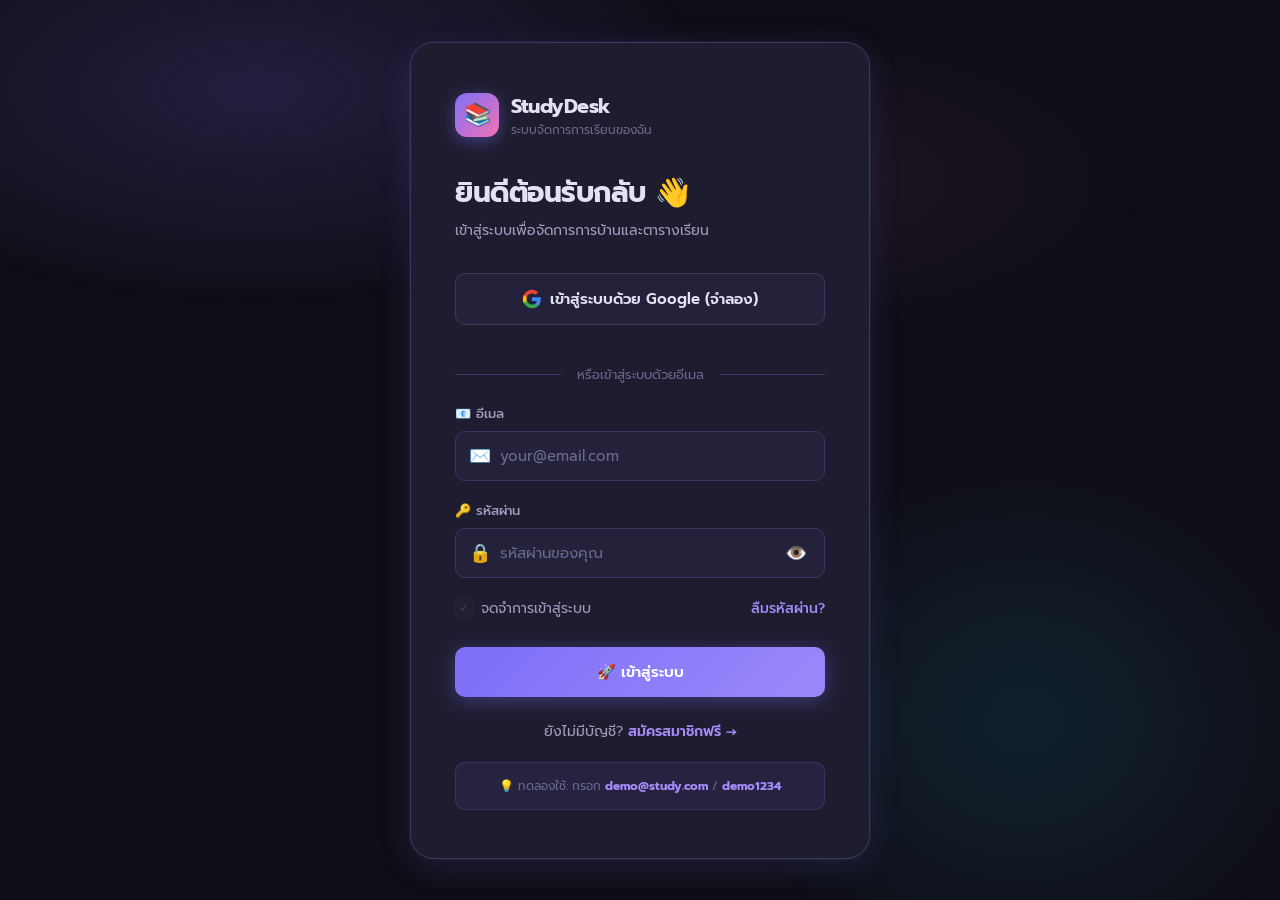
==== login.html @ f7109aa8 "Add files via upload" ====
<!DOCTYPE html>
<html lang="th">
<head>
  <meta charset="UTF-8">
  <meta name="viewport" content="width=device-width, initial-scale=1.0">
  <title>เข้าสู่ระบบ — StudyDesk</title>
  <link rel="stylesheet" href="style.css">
</head>
<body>
<div class="bg-mesh"></div>

<div class="auth-page">
  <div class="auth-card">
    <!-- Logo -->
    <div class="logo">
      <div class="logo-icon">📚</div>
      <div>
        <div class="logo-text">StudyDesk</div>
        <div class="logo-sub">ระบบจัดการการเรียนของฉัน</div>
      </div>
    </div>

    <h1 class="auth-title">ยินดีต้อนรับกลับ 👋</h1>
    <p class="auth-subtitle">เข้าสู่ระบบเพื่อจัดการการบ้านและตารางเรียน</p>

    <!-- Google-style login button -->
    <button class="btn btn-google" onclick="loginWithGoogle()">
      <svg width="20" height="20" viewBox="0 0 24 24" fill="none">
        <path d="M22.56 12.25c0-.78-.07-1.53-.2-2.25H12v4.26h5.92c-.26 1.37-1.04 2.53-2.21 3.31v2.77h3.57c2.08-1.92 3.28-4.74 3.28-8.09z" fill="#4285F4"/>
        <path d="M12 23c2.97 0 5.46-.98 7.28-2.66l-3.57-2.77c-.98.66-2.23 1.06-3.71 1.06-2.86 0-5.29-1.93-6.16-4.53H2.18v2.84C3.99 20.53 7.7 23 12 23z" fill="#34A853"/>
        <path d="M5.84 14.09c-.22-.66-.35-1.36-.35-2.09s.13-1.43.35-2.09V7.07H2.18C1.43 8.55 1 10.22 1 12s.43 3.45 1.18 4.93l3.66-2.84z" fill="#FBBC05"/>
        <path d="M12 5.38c1.62 0 3.06.56 4.21 1.64l3.15-3.15C17.45 2.09 14.97 1 12 1 7.7 1 3.99 3.47 2.18 7.07l3.66 2.84c.87-2.6 3.3-4.53 6.16-4.53z" fill="#EA4335"/>
      </svg>
      เข้าสู่ระบบด้วย Google (จำลอง)
    </button>

    <div class="divider">หรือเข้าสู่ระบบด้วยอีเมล</div>

    <!-- Login Form -->
    <div class="form-group">
      <label class="form-label">📧 อีเมล</label>
      <div class="input-icon-wrap">
        <span class="input-icon">✉️</span>
        <input id="loginEmail" type="email" class="form-input"
               placeholder="your@email.com" autocomplete="email">
      </div>
    </div>

    <div class="form-group">
      <label class="form-label">🔑 รหัสผ่าน</label>
      <div class="input-icon-wrap">
        <span class="input-icon">🔒</span>
        <input id="loginPass" type="password" class="form-input"
               placeholder="รหัสผ่านของคุณ" autocomplete="current-password">
        <button class="input-toggle" onclick="togglePass('loginPass', this)">👁️</button>
      </div>
    </div>

    <div class="check-row">
      <label class="check-label">
        <input type="checkbox" id="rememberMe">
        <span class="checkmark" id="rememberCheck">✓</span>
        จดจำการเข้าสู่ระบบ
      </label>
      <a href="#" class="forgot-link" onclick="forgotPass()">ลืมรหัสผ่าน?</a>
    </div>

    <button class="btn btn-primary" onclick="doLogin()">
      🚀 เข้าสู่ระบบ
    </button>

    <div class="link-row">
      ยังไม่มีบัญชี? <a href="register.html">สมัครสมาชิกฟรี →</a>
    </div>

    <!-- Demo hint -->
    <div style="margin-top:20px; padding:14px; background:rgba(124,111,247,0.08);
                border-radius:10px; border:1px solid rgba(124,111,247,0.2);
                font-size:12px; color:var(--text3); text-align:center;">
      💡 ทดลองใช้: กรอก <strong style="color:var(--accent2)">demo@study.com</strong> / <strong style="color:var(--accent2)">demo1234</strong>
    </div>
  </div>
</div>

<script src="auth.js"></script>
<script>
// Auto-fill if remembered
window.addEventListener('DOMContentLoaded', () => {
  redirectIfLoggedIn();
  const rem = getRemembered();
  if (rem) {
    document.getElementById('loginEmail').value = rem.email;
    document.getElementById('rememberMe').checked = true;
    updateCheck();
  }

  // Create demo account if not exists
  const users = getUsers();
  if (!users.find(u => u.email === 'demo@study.com')) {
    register({ name: 'Demo Student', email: 'demo@study.com',
               gmail: 'demo@gmail.com', password: 'demo1234', grade: 'ม.3' });
  }
});

document.getElementById('rememberMe').addEventListener('change', updateCheck);

function updateCheck() {
  const cb = document.getElementById('rememberMe');
  const mark = document.getElementById('rememberCheck');
  mark.style.opacity = cb.checked ? '1' : '0.3';
}
updateCheck();

function togglePass(id, btn) {
  const inp = document.getElementById(id);
  inp.type = inp.type === 'password' ? 'text' : 'password';
  btn.textContent = inp.type === 'password' ? '👁️' : '🙈';
}

function doLogin() {
  const email = document.getElementById('loginEmail').value.trim();
  const password = document.getElementById('loginPass').value;
  const remember = document.getElementById('rememberMe').checked;

  if (!email || !password) {
    showToast('กรุณากรอกข้อมูลให้ครบ', 'error'); return;
  }

  const result = login({ email, password, remember });
  if (result.ok) {
    showToast(`ยินดีต้อนรับ ${result.user.name}! 🎉`, 'success', 1500);
    setTimeout(() => window.location.href = 'dashboard.html', 1200);
  } else {
    showToast(result.msg, 'error');
  }
}

function loginWithGoogle() {
  showToast('ระบบ Google OAuth จำเป็นต้องมี Server ครับ — ลองใช้อีเมลธรรมดาก่อนนะ 😊', 'info', 4000);
}

function forgotPass() {
  showToast('กรุณาติดต่อผู้ดูแลระบบหรือสมัครบัญชีใหม่ 📧', 'info');
}

// Enter key submit
document.addEventListener('keydown', e => {
  if (e.key === 'Enter') doLogin();
});
</script>
</body>
</html>
---- style.css ----
@import url('https://fonts.googleapis.com/css2?family=Noto+Sans+Thai:wght@300;400;500;600;700&family=Prompt:wght@300;400;500;600;700&display=swap');

:root {
  --bg: #0f0e17;
  --bg2: #1a1929;
  --bg3: #23223a;
  --card: #1e1d30;
  --card2: #252438;
  --border: #3a3860;
  --accent: #7c6ff7;
  --accent2: #a78bfa;
  --accent3: #c4b5fd;
  --pink: #f472b6;
  --cyan: #22d3ee;
  --green: #34d399;
  --yellow: #fbbf24;
  --red: #f87171;
  --text: #e2e1f5;
  --text2: #a09dc0;
  --text3: #6b6890;
  --shadow: 0 8px 32px rgba(124,111,247,0.15);
  --shadow2: 0 2px 12px rgba(0,0,0,0.4);
  --radius: 16px;
  --radius-sm: 10px;
  --transition: all 0.25s cubic-bezier(0.4,0,0.2,1);
}

* { box-sizing: border-box; margin: 0; padding: 0; }

body {
  font-family: 'Prompt', 'Noto Sans Thai', sans-serif;
  background: var(--bg);
  color: var(--text);
  min-height: 100vh;
  overflow-x: hidden;
}

/* === BACKGROUND MESH === */
.bg-mesh {
  position: fixed; inset: 0; z-index: 0; pointer-events: none;
  background:
    radial-gradient(ellipse 60% 40% at 20% 10%, rgba(124,111,247,0.18) 0%, transparent 60%),
    radial-gradient(ellipse 40% 50% at 80% 80%, rgba(34,211,238,0.10) 0%, transparent 60%),
    radial-gradient(ellipse 50% 30% at 60% 20%, rgba(244,114,182,0.08) 0%, transparent 60%);
}

/* === LAYOUT === */
.auth-page {
  min-height: 100vh;
  display: flex;
  align-items: center;
  justify-content: center;
  padding: 24px;
  position: relative;
}

.auth-card {
  background: var(--card);
  border: 1px solid var(--border);
  border-radius: 24px;
  padding: 48px 44px;
  width: 100%;
  max-width: 460px;
  position: relative;
  z-index: 1;
  box-shadow: var(--shadow), 0 0 0 1px rgba(124,111,247,0.08);
  animation: slideUp 0.5s cubic-bezier(0.4,0,0.2,1);
}

@keyframes slideUp {
  from { opacity: 0; transform: translateY(24px); }
  to   { opacity: 1; transform: translateY(0); }
}

/* === LOGO === */
.logo {
  display: flex; align-items: center; gap: 12px;
  margin-bottom: 32px;
}
.logo-icon {
  width: 44px; height: 44px;
  background: linear-gradient(135deg, var(--accent), var(--pink));
  border-radius: 12px;
  display: flex; align-items: center; justify-content: center;
  font-size: 22px;
  box-shadow: 0 4px 16px rgba(124,111,247,0.4);
}
.logo-text { font-size: 20px; font-weight: 700; color: var(--text); letter-spacing: -0.5px; }
.logo-sub  { font-size: 12px; color: var(--text3); font-weight: 400; }

/* === HEADINGS === */
.auth-title {
  font-size: 28px; font-weight: 700;
  color: var(--text);
  margin-bottom: 6px;
  letter-spacing: -0.5px;
}
.auth-subtitle {
  font-size: 14px; color: var(--text2);
  margin-bottom: 32px;
}

/* === FORM === */
.form-group { margin-bottom: 20px; }
.form-label {
  display: block; font-size: 13px;
  font-weight: 500; color: var(--text2);
  margin-bottom: 8px;
}
.form-input {
  width: 100%;
  background: var(--bg3);
  border: 1.5px solid var(--border);
  border-radius: var(--radius-sm);
  color: var(--text);
  font-family: inherit;
  font-size: 15px;
  padding: 13px 16px;
  outline: none;
  transition: var(--transition);
}
.form-input:focus {
  border-color: var(--accent);
  box-shadow: 0 0 0 3px rgba(124,111,247,0.15);
}
.form-input::placeholder { color: var(--text3); }

.input-icon-wrap {
  position: relative;
}
.input-icon-wrap .form-input { padding-left: 44px; }
.input-icon {
  position: absolute; left: 14px; top: 50%;
  transform: translateY(-50%);
  font-size: 18px; color: var(--text3);
  pointer-events: none;
}
.input-toggle {
  position: absolute; right: 14px; top: 50%;
  transform: translateY(-50%);
  background: none; border: none;
  color: var(--text3); cursor: pointer;
  font-size: 18px; padding: 4px;
  transition: var(--transition);
}
.input-toggle:hover { color: var(--accent); }

/* === CHECKBOX === */
.check-row {
  display: flex; align-items: center;
  justify-content: space-between;
  margin-bottom: 28px;
}
.check-label {
  display: flex; align-items: center; gap: 8px;
  font-size: 14px; color: var(--text2); cursor: pointer;
}
.check-label input[type=checkbox] { display: none; }
.checkmark {
  width: 18px; height: 18px;
  background: var(--bg3);
  border: 1.5px solid var(--border);
  border-radius: 5px;
  display: flex; align-items: center; justify-content: center;
  transition: var(--transition);
  font-size: 12px;
}
.check-label input:checked ~ .checkmark {
  background: var(--accent); border-color: var(--accent); color: white;
}
.check-label:hover .checkmark { border-color: var(--accent); }

.forgot-link {
  font-size: 14px; color: var(--accent2);
  text-decoration: none; font-weight: 500;
  transition: var(--transition);
}
.forgot-link:hover { color: var(--accent3); }

/* === BUTTONS === */
.btn {
  display: inline-flex; align-items: center; justify-content: center;
  gap: 8px; padding: 14px 24px;
  border-radius: var(--radius-sm); border: none;
  font-family: inherit; font-size: 15px; font-weight: 600;
  cursor: pointer; text-decoration: none;
  transition: var(--transition); width: 100%;
}
.btn-primary {
  background: linear-gradient(135deg, var(--accent), #9b89fb);
  color: white;
  box-shadow: 0 4px 20px rgba(124,111,247,0.35);
}
.btn-primary:hover {
  transform: translateY(-2px);
  box-shadow: 0 8px 28px rgba(124,111,247,0.5);
}
.btn-primary:active { transform: translateY(0); }

.btn-google {
  background: var(--bg3); border: 1.5px solid var(--border);
  color: var(--text); margin-bottom: 20px;
}
.btn-google:hover { border-color: var(--accent2); background: var(--bg2); }

/* === DIVIDER === */
.divider {
  display: flex; align-items: center; gap: 16px;
  margin: 20px 0; color: var(--text3); font-size: 13px;
}
.divider::before, .divider::after {
  content: ''; flex: 1;
  height: 1px; background: var(--border);
}

/* === LINK ROW === */
.link-row {
  text-align: center; margin-top: 24px;
  font-size: 14px; color: var(--text2);
}
.link-row a {
  color: var(--accent2); text-decoration: none; font-weight: 600;
  transition: var(--transition);
}
.link-row a:hover { color: var(--accent3); }

/* === TOAST === */
.toast-container {
  position: fixed; top: 20px; right: 20px;
  z-index: 9999; display: flex; flex-direction: column; gap: 10px;
}
.toast {
  background: var(--card2); border: 1px solid var(--border);
  border-radius: 12px; padding: 14px 18px;
  display: flex; align-items: center; gap: 12px;
  font-size: 14px; min-width: 280px;
  box-shadow: var(--shadow2);
  animation: toastIn 0.3s ease;
}
.toast.success { border-color: var(--green); }
.toast.error   { border-color: var(--red); }
.toast.info    { border-color: var(--accent); }
.toast-icon { font-size: 20px; }
@keyframes toastIn {
  from { opacity: 0; transform: translateX(30px); }
  to   { opacity: 1; transform: translateX(0); }
}

/* === DASHBOARD LAYOUT === */
.dash-layout {
  display: flex; min-height: 100vh;
  position: relative; z-index: 1;
}

/* === SIDEBAR === */
.sidebar {
  width: 260px; flex-shrink: 0;
  background: var(--card);
  border-right: 1px solid var(--border);
  display: flex; flex-direction: column;
  padding: 28px 20px;
  position: fixed; top: 0; left: 0;
  height: 100vh; z-index: 100;
  transition: var(--transition);
}
.sidebar .logo { margin-bottom: 36px; }
.nav-section-title {
  font-size: 11px; font-weight: 600;
  color: var(--text3); letter-spacing: 1.2px;
  text-transform: uppercase; padding: 0 12px;
  margin-bottom: 8px; margin-top: 20px;
}
.nav-item {
  display: flex; align-items: center; gap: 12px;
  padding: 11px 14px; border-radius: var(--radius-sm);
  font-size: 14px; font-weight: 500; color: var(--text2);
  cursor: pointer; text-decoration: none;
  transition: var(--transition); margin-bottom: 2px;
}
.nav-item:hover { background: var(--bg3); color: var(--text); }
.nav-item.active {
  background: rgba(124,111,247,0.15);
  color: var(--accent2);
}
.nav-item .nav-icon { font-size: 18px; width: 22px; text-align: center; }
.nav-badge {
  margin-left: auto; background: var(--accent);
  color: white; border-radius: 20px;
  font-size: 11px; font-weight: 700;
  padding: 2px 8px;
}
.sidebar-bottom { margin-top: auto; }
.user-card {
  display: flex; align-items: center; gap: 12px;
  padding: 12px 14px; border-radius: var(--radius-sm);
  background: var(--bg3); border: 1px solid var(--border);
}
.user-avatar {
  width: 38px; height: 38px;
  background: linear-gradient(135deg, var(--accent), var(--pink));
  border-radius: 10px; display: flex;
  align-items: center; justify-content: center;
  font-size: 16px; font-weight: 700; color: white;
  flex-shrink: 0;
}
.user-name { font-size: 14px; font-weight: 600; color: var(--text); }
.user-email { font-size: 11px; color: var(--text3); }
.logout-btn {
  background: none; border: none; cursor: pointer;
  color: var(--text3); font-size: 18px;
  padding: 4px; margin-left: auto;
  transition: var(--transition);
}
.logout-btn:hover { color: var(--red); }

/* === MAIN CONTENT === */
.main-content {
  flex: 1; margin-left: 260px;
  padding: 32px;
  min-height: 100vh;
}
.page-header {
  display: flex; align-items: center;
  justify-content: space-between;
  margin-bottom: 32px;
}
.page-title {
  font-size: 26px; font-weight: 700;
  letter-spacing: -0.5px;
}
.page-title span { color: var(--accent2); }
.page-date { font-size: 13px; color: var(--text3); margin-top: 2px; }

/* === CARDS === */
.card {
  background: var(--card);
  border: 1px solid var(--border);
  border-radius: var(--radius);
  padding: 24px;
}
.card-title {
  font-size: 16px; font-weight: 600;
  margin-bottom: 18px; display: flex;
  align-items: center; gap: 8px;
}

/* === STATS ROW === */
.stats-row {
  display: grid; grid-template-columns: repeat(4, 1fr);
  gap: 16px; margin-bottom: 28px;
}
.stat-card {
  background: var(--card);
  border: 1px solid var(--border);
  border-radius: var(--radius);
  padding: 20px;
  transition: var(--transition);
}
.stat-card:hover { transform: translateY(-2px); box-shadow: var(--shadow); }
.stat-label { font-size: 12px; color: var(--text3); font-weight: 500; margin-bottom: 10px; }
.stat-value { font-size: 32px; font-weight: 700; line-height: 1; }
.stat-sub { font-size: 12px; color: var(--text3); margin-top: 4px; }

/* === GRID === */
.dash-grid {
  display: grid;
  grid-template-columns: 1fr 340px;
  gap: 20px;
}
.dash-col { display: flex; flex-direction: column; gap: 20px; }

/* === HW LIST === */
.hw-item {
  display: flex; align-items: flex-start; gap: 14px;
  padding: 16px 0;
  border-bottom: 1px solid var(--border);
  transition: var(--transition);
}
.hw-item:last-child { border-bottom: none; padding-bottom: 0; }
.hw-item:hover { opacity: 0.9; }
.hw-check {
  width: 22px; height: 22px;
  border: 2px solid var(--border);
  border-radius: 6px; flex-shrink: 0;
  cursor: pointer; display: flex;
  align-items: center; justify-content: center;
  margin-top: 2px; transition: var(--transition);
}
.hw-check.done { background: var(--green); border-color: var(--green); color: white; }
.hw-check:hover { border-color: var(--accent); }
.hw-info { flex: 1; }
.hw-subject { font-size: 13px; color: var(--accent2); font-weight: 500; }
.hw-title {
  font-size: 15px; font-weight: 600; color: var(--text);
  margin: 2px 0 4px;
}
.hw-title.done-text { text-decoration: line-through; color: var(--text3); }
.hw-due { font-size: 12px; color: var(--text3); }
.hw-due.urgent { color: var(--red); }
.hw-due.soon { color: var(--yellow); }
.priority-dot {
  width: 8px; height: 8px;
  border-radius: 50%; margin-top: 8px; flex-shrink: 0;
}
.p-high { background: var(--red); }
.p-med  { background: var(--yellow); }
.p-low  { background: var(--green); }

/* === ADD BTN === */
.add-btn {
  display: flex; align-items: center; gap: 8px;
  padding: 9px 16px; border-radius: 8px;
  background: rgba(124,111,247,0.15);
  border: 1px solid rgba(124,111,247,0.3);
  color: var(--accent2); font-family: inherit;
  font-size: 13px; font-weight: 600;
  cursor: pointer; transition: var(--transition);
}
.add-btn:hover { background: rgba(124,111,247,0.25); }

/* === SCHEDULE === */
.schedule-grid {
  display: grid; grid-template-columns: 60px repeat(5, 1fr);
  gap: 4px; font-size: 12px;
}
.sch-header {
  text-align: center; font-weight: 600;
  color: var(--text2); padding: 8px 4px;
  background: var(--bg3); border-radius: 6px;
}
.sch-time {
  color: var(--text3); font-size: 11px;
  display: flex; align-items: center;
  justify-content: flex-end; padding-right: 8px;
}
.sch-cell {
  min-height: 50px; border-radius: 8px;
  background: var(--bg3);
  display: flex; align-items: center;
  justify-content: center; text-align: center;
  padding: 6px; font-size: 11px; font-weight: 500;
  transition: var(--transition); cursor: pointer;
  color: var(--text2);
}
.sch-cell.has-class {
  color: white; font-weight: 600;
}
.sch-cell:hover { opacity: 0.85; transform: scale(1.02); }
.sch-cell.today-col { box-shadow: inset 0 0 0 2px var(--accent); }

/* === AI CHAT === */
.ai-chat-box {
  display: flex; flex-direction: column;
  height: 100%;
}
.ai-messages {
  flex: 1; overflow-y: auto;
  display: flex; flex-direction: column; gap: 12px;
  padding: 4px 0; margin-bottom: 14px;
  max-height: 340px;
  scrollbar-width: thin; scrollbar-color: var(--border) transparent;
}
.ai-msg {
  display: flex; gap: 10px; align-items: flex-start;
}
.ai-msg.user { flex-direction: row-reverse; }
.ai-avatar {
  width: 30px; height: 30px;
  border-radius: 8px; flex-shrink: 0;
  display: flex; align-items: center;
  justify-content: center; font-size: 16px;
}
.ai-avatar.bot { background: linear-gradient(135deg, var(--accent), var(--pink)); }
.ai-avatar.user-av { background: var(--bg3); }
.ai-bubble {
  background: var(--bg3); border: 1px solid var(--border);
  border-radius: 12px; padding: 10px 14px;
  font-size: 13px; line-height: 1.6; max-width: 80%;
}
.ai-msg.user .ai-bubble {
  background: rgba(124,111,247,0.2);
  border-color: rgba(124,111,247,0.3);
}
.ai-input-row {
  display: flex; gap: 8px;
}
.ai-input {
  flex: 1; background: var(--bg3);
  border: 1.5px solid var(--border);
  border-radius: 10px; color: var(--text);
  font-family: inherit; font-size: 13px;
  padding: 10px 14px; outline: none;
  transition: var(--transition);
}
.ai-input:focus { border-color: var(--accent); }
.ai-send {
  background: var(--accent); border: none;
  border-radius: 10px; width: 40px; height: 40px;
  color: white; font-size: 18px; cursor: pointer;
  transition: var(--transition); display: flex;
  align-items: center; justify-content: center;
}
.ai-send:hover { background: var(--accent2); transform: scale(1.05); }
.ai-loading { display: flex; gap: 4px; align-items: center; padding: 4px 0; }
.ai-dot {
  width: 6px; height: 6px; border-radius: 50%;
  background: var(--accent2);
  animation: dotBounce 1.2s infinite;
}
.ai-dot:nth-child(2) { animation-delay: 0.2s; }
.ai-dot:nth-child(3) { animation-delay: 0.4s; }
@keyframes dotBounce {
  0%,60%,100% { transform: translateY(0); }
  30% { transform: translateY(-6px); }
}

/* === MODAL === */
.modal-overlay {
  position: fixed; inset: 0; z-index: 1000;
  background: rgba(0,0,0,0.6); backdrop-filter: blur(6px);
  display: flex; align-items: center; justify-content: center; padding: 24px;
  animation: fadeIn 0.2s ease;
}
.modal-overlay.hidden { display: none; }
@keyframes fadeIn { from { opacity: 0; } to { opacity: 1; } }
.modal {
  background: var(--card); border: 1px solid var(--border);
  border-radius: 20px; padding: 32px;
  width: 100%; max-width: 480px;
  box-shadow: 0 20px 60px rgba(0,0,0,0.5);
  animation: slideUp 0.3s ease;
}
.modal-header {
  display: flex; align-items: center;
  justify-content: space-between; margin-bottom: 24px;
}
.modal-title { font-size: 18px; font-weight: 700; }
.modal-close {
  background: none; border: none;
  color: var(--text3); font-size: 22px;
  cursor: pointer; transition: var(--transition);
}
.modal-close:hover { color: var(--text); }

/* === TAG/CHIP === */
.chip {
  display: inline-flex; align-items: center;
  gap: 4px; padding: 3px 10px;
  border-radius: 20px; font-size: 11px; font-weight: 600;
}
.chip-purple { background: rgba(124,111,247,0.2); color: var(--accent3); }
.chip-pink   { background: rgba(244,114,182,0.2); color: var(--pink); }
.chip-cyan   { background: rgba(34,211,238,0.2);  color: var(--cyan); }
.chip-green  { background: rgba(52,211,153,0.2);  color: var(--green); }
.chip-red    { background: rgba(248,113,113,0.2); color: var(--red); }
.chip-yellow { background: rgba(251,191,36,0.2);  color: var(--yellow); }

/* === SELECT === */
.form-select {
  width: 100%;
  background: var(--bg3) url("data:image/svg+xml,%3Csvg xmlns='http://www.w3.org/2000/svg' width='12' height='8' fill='none'%3E%3Cpath d='M1 1l5 5 5-5' stroke='%236b6890' stroke-width='2' stroke-linecap='round'/%3E%3C/svg%3E") no-repeat right 14px center;
  border: 1.5px solid var(--border);
  border-radius: var(--radius-sm);
  color: var(--text); font-family: inherit;
  font-size: 14px; padding: 12px 40px 12px 14px;
  outline: none; appearance: none;
  cursor: pointer; transition: var(--transition);
}
.form-select:focus { border-color: var(--accent); }

/* === RESPONSIVE === */
@media (max-width: 900px) {
  .stats-row { grid-template-columns: repeat(2,1fr); }
  .dash-grid  { grid-template-columns: 1fr; }
  .sidebar { transform: translateX(-100%); }
  .sidebar.open { transform: translateX(0); }
  .main-content { margin-left: 0; padding: 16px; }
}
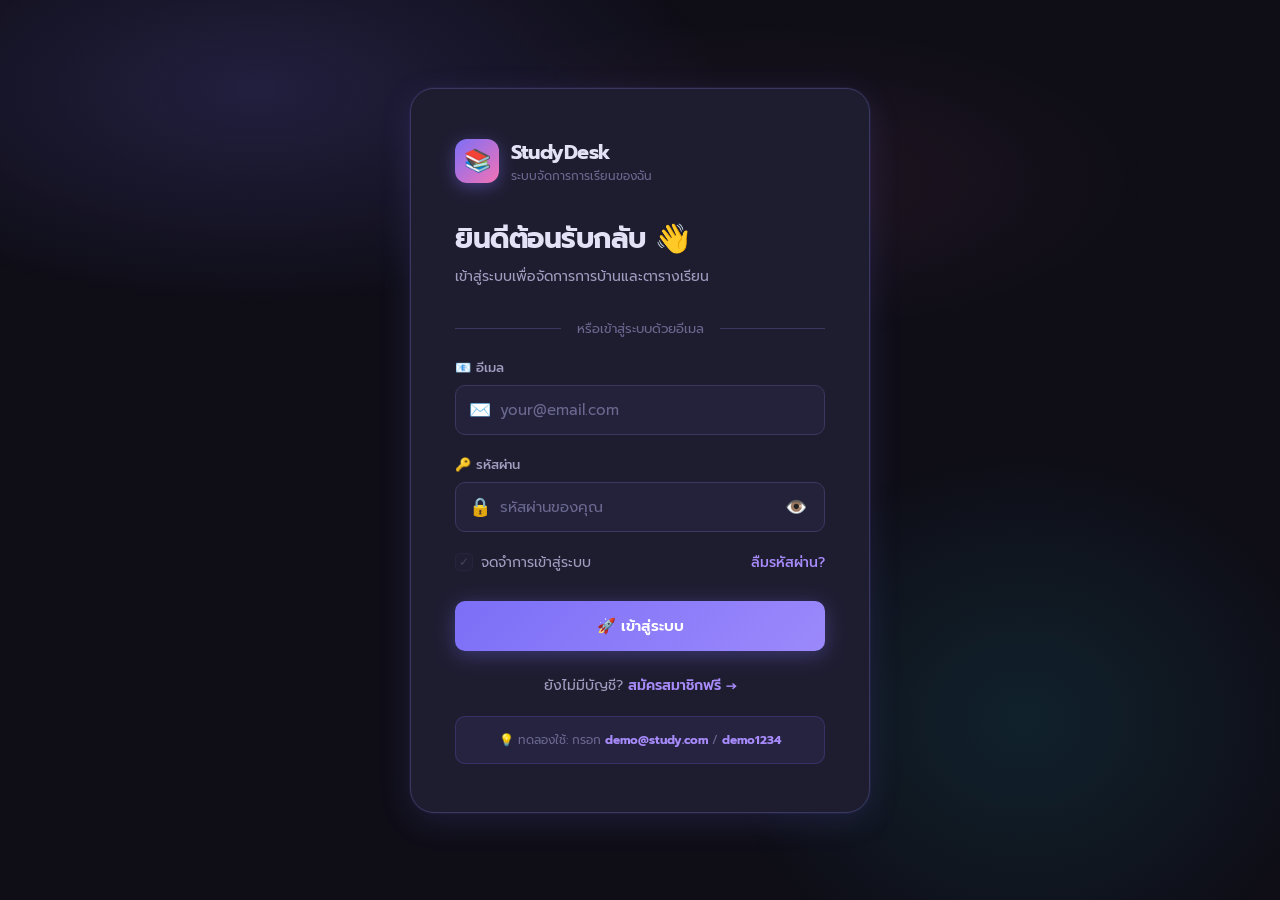
==== commit b87ea418: "Add files via upload" ====
--- a/login.html
+++ b/login.html
@@ -24,15 +24,6 @@
     <p class="auth-subtitle">เข้าสู่ระบบเพื่อจัดการการบ้านและตารางเรียน</p>
 
     <!-- Google-style login button -->
-    <button class="btn btn-google" onclick="loginWithGoogle()">
-      <svg width="20" height="20" viewBox="0 0 24 24" fill="none">
-        <path d="M22.56 12.25c0-.78-.07-1.53-.2-2.25H12v4.26h5.92c-.26 1.37-1.04 2.53-2.21 3.31v2.77h3.57c2.08-1.92 3.28-4.74 3.28-8.09z" fill="#4285F4"/>
-        <path d="M12 23c2.97 0 5.46-.98 7.28-2.66l-3.57-2.77c-.98.66-2.23 1.06-3.71 1.06-2.86 0-5.29-1.93-6.16-4.53H2.18v2.84C3.99 20.53 7.7 23 12 23z" fill="#34A853"/>
-        <path d="M5.84 14.09c-.22-.66-.35-1.36-.35-2.09s.13-1.43.35-2.09V7.07H2.18C1.43 8.55 1 10.22 1 12s.43 3.45 1.18 4.93l3.66-2.84z" fill="#FBBC05"/>
-        <path d="M12 5.38c1.62 0 3.06.56 4.21 1.64l3.15-3.15C17.45 2.09 14.97 1 12 1 7.7 1 3.99 3.47 2.18 7.07l3.66 2.84c.87-2.6 3.3-4.53 6.16-4.53z" fill="#EA4335"/>
-      </svg>
-      เข้าสู่ระบบด้วย Google (จำลอง)
-    </button>
 
     <div class="divider">หรือเข้าสู่ระบบด้วยอีเมล</div>
 
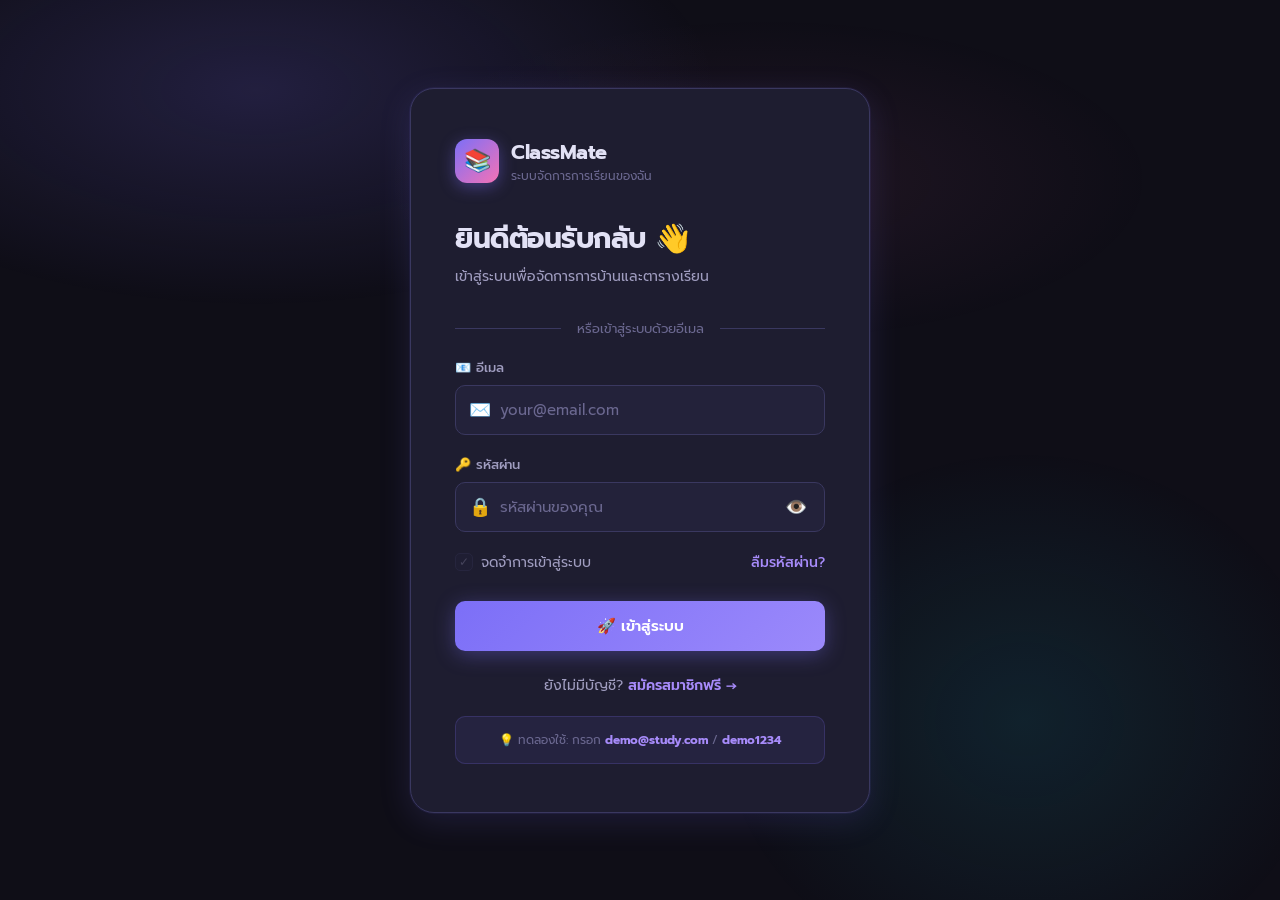
==== commit 5c1f076e: "Add files via upload" ====
--- a/login.html
+++ b/login.html
@@ -3,7 +3,7 @@
 <head>
   <meta charset="UTF-8">
   <meta name="viewport" content="width=device-width, initial-scale=1.0">
-  <title>เข้าสู่ระบบ — StudyDesk</title>
+  <title>เข้าสู่ระบบ — ClassMate</title>
   <link rel="stylesheet" href="style.css">
 </head>
 <body>
@@ -15,7 +15,7 @@
     <div class="logo">
       <div class="logo-icon">📚</div>
       <div>
-        <div class="logo-text">StudyDesk</div>
+        <div class="logo-text">ClassMate</div>
         <div class="logo-sub">ระบบจัดการการเรียนของฉัน</div>
       </div>
     </div>
